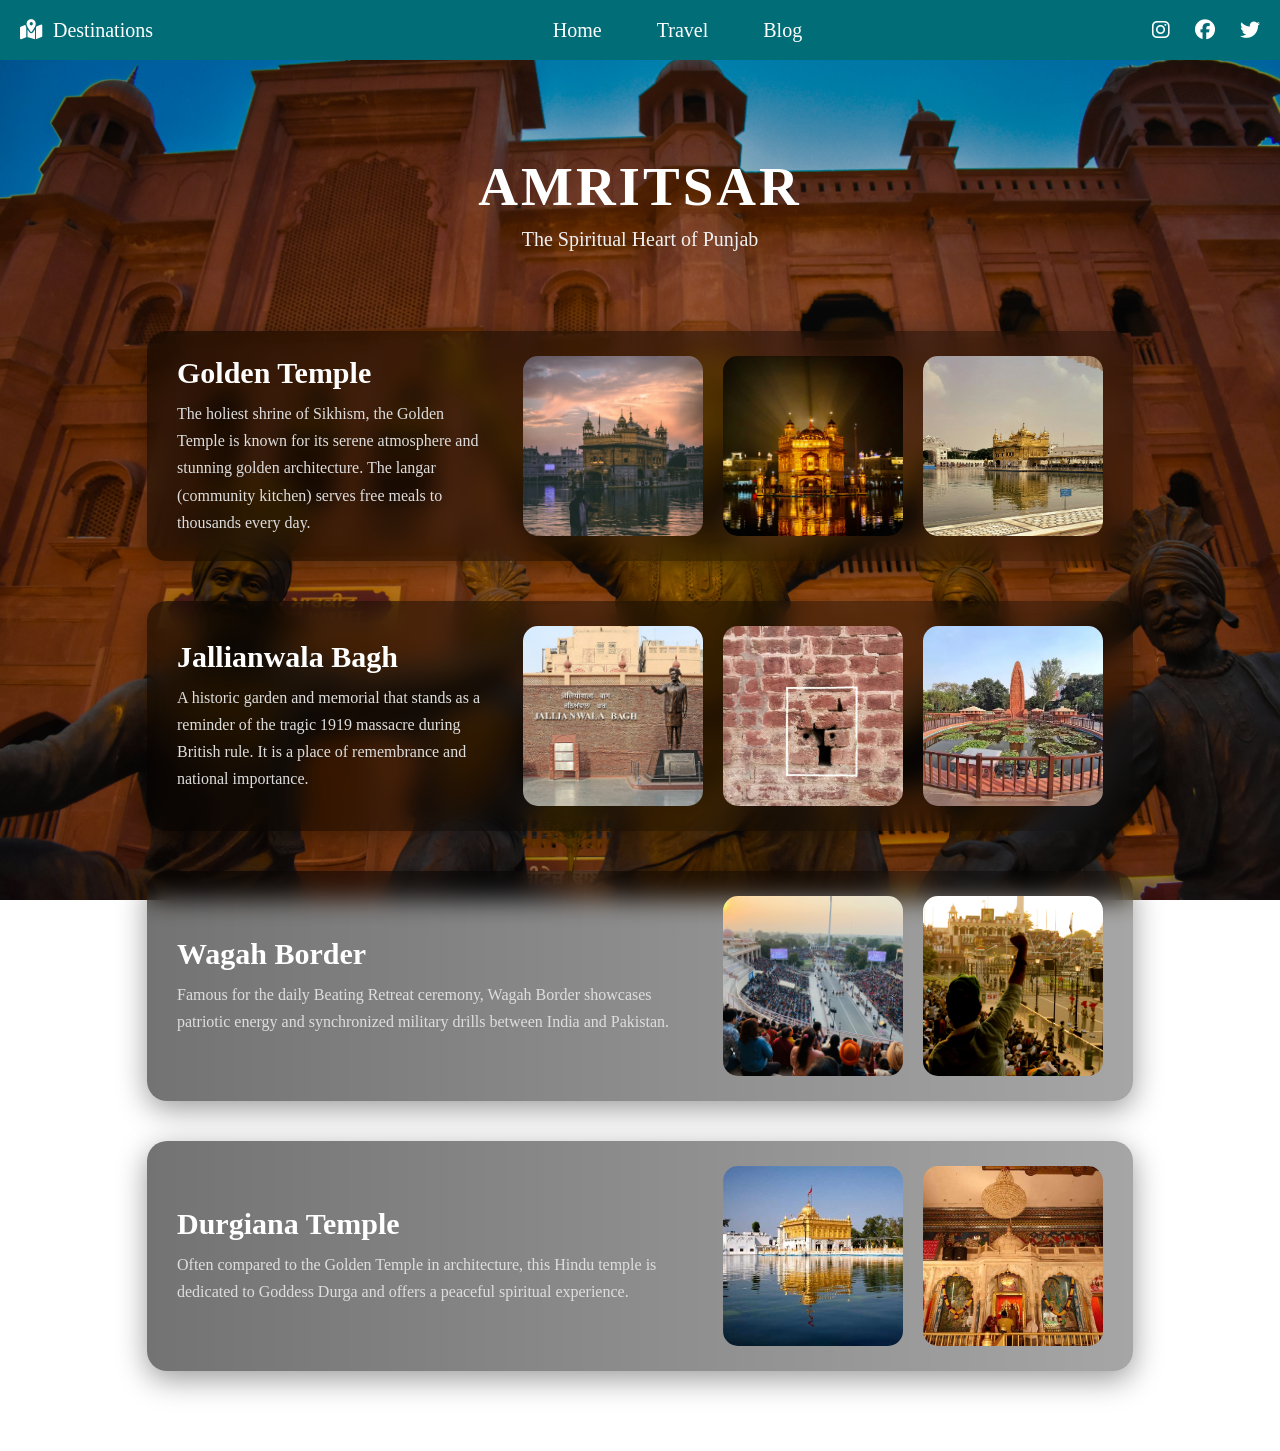
==== amritsar.html @ 70f5479c "few changes" ====
<!DOCTYPE html>
<html lang="en">
<head>
    <meta charset="UTF-8">
    <meta name="viewport" content="width=device-width, initial-scale=1.0">
    <title>Amritsar - Desi Explorer</title>

    <link rel="stylesheet" href="css/style.css">
    <link rel="icon" href="favicon.ico">

    <link rel="stylesheet" href="https://cdnjs.cloudflare.com/ajax/libs/font-awesome/6.5.2/css/all.min.css">
</head>

<style>
    body{
        background-image: url("images/amritsar/amritsar-bg.jpg");
        background-size: cover;
        background-repeat: no-repeat;
        background-position: center;
        background-attachment: fixed;
    }
</style>

<body class="amritsar">

<!-- SAME NAVBAR -->
<header>
    <div class="navbar">

        <div class="nav-destination">
            <i class="fa-solid fa-map-location-dot"></i>
            <p class="border">Destinations</p>
        </div>

        <div class="nav-content">
            <p class="border"><a href="index.html">Home</a></p>
            <p class="border"><a href="#">Travel</a></p>
            <p class="border"><a href="#">Blog</a></p>
        </div>

        <div class="nav-social">
            <i class="fa-brands fa-instagram"></i>
            <i class="fa-brands fa-facebook"></i>
            <i class="fa-brands fa-twitter"></i>
        </div>

    </div>
</header>

<!-- PAGE TITLE -->
<section class="city-title">
    <h1>AMRITSAR</h1>
    <p>The Spiritual Heart of Punjab</p>
</section>

<!-- <div class="ai-box">
    <h3>✨ Smart Travel Guide</h3>

    <select id="mood">
        <option value="">Select your mood</option>
        <option value="history">History Lover</option>
        <option value="relax">Relaxation</option>
        <option value="photo">Photography</option>
    </select>

    <button onclick="recommendPlace()">Suggest</button>

    <div id="result" class="ai-result"></div>
</div> -->

<!-- BLOG SECTION (SAME STYLE) -->
<section class="city-content">

    <!-- Golden Temple -->
    <div class="place" id="golden-temple">
        <div class="text">
            <h2>Golden Temple</h2>
            <p>
                The holiest shrine of Sikhism, the Golden Temple is known for its serene atmosphere and stunning golden architecture. 
                The langar (community kitchen) serves free meals to thousands every day.
            </p>
        </div>

        <div class="images">
            <div class="img" style="background-image: url('images/amritsar/golden1.jpg')"></div>
            <div class="img" style="background-image: url('images/amritsar/golden2.jpg')"></div>
            <div class="img" style="background-image: url('images/amritsar/golden3.jpg')"></div>
        </div>
    </div>

    <!-- Jallianwala Bagh -->
    <div class="place" id="jallianwala-bagh">
        <div class="text">
            <h2>Jallianwala Bagh</h2>
            <p>
                A historic garden and memorial that stands as a reminder of the tragic 1919 massacre during British rule. 
                It is a place of remembrance and national importance.
            </p>
        </div>

        <div class="images">
            <div class="img" style="background-image: url('images/amritsar/jallianwala1.jpg')"></div>
            <div class="img" style="background-image: url('images/amritsar/jalliawala2.jpg')"></div>
            <div class="img" style="background-image: url('images/amritsar/jallianwala3.jpg')"></div>
        </div>
    </div>

    <!-- Wagah Border -->
    <div class="place" id="wagah-border">
        <div class="text">
            <h2>Wagah Border</h2>
            <p>
                Famous for the daily Beating Retreat ceremony, Wagah Border showcases patriotic energy and synchronized military drills 
                between India and Pakistan.
            </p>
        </div>

        <div class="images">
            <div class="img" style="background-image: url('images/amritsar/wagah1.jpg')"></div>
            <div class="img" style="background-image: url('images/amritsar/wagah2.jpg')"></div>
        </div>
    </div>

    <!-- Durgiana Temple -->
    <div class="place" id="durgiana-temple">
        <div class="text">
            <h2>Durgiana Temple</h2>
            <p>
                Often compared to the Golden Temple in architecture, this Hindu temple is dedicated to Goddess Durga 
                and offers a peaceful spiritual experience.
            </p>
        </div>

        <div class="images">
            <div class="img" style="background-image: url('images/amritsar/durgiana1.jpg')"></div>
            <div class="img" style="background-image: url('images/amritsar/durgiana2.jpg')"></div>
        </div>
    </div>

</section>

</body>
</html>
---- css/style.css ----
/* Reset */
* {
    margin: 0;
    box-sizing: border-box;
}

body {
    background-color: #ffffff;
    animation: fadeIn 0.8s ease-in;
}

@keyframes fadeIn {
    from { opacity: 0; }
    to { opacity: 1; }
}

/* Navbar */
.navbar {
    height: 60px;
    background-color: #006D77;
    display: flex;
    justify-content: space-between;
    align-items: center;
    color: white;
    font-size: 20px;
}

/* Nav content */
.nav-content p {
    display: inline;
    margin-left: 50px;
}

.nav-content a {
    color: white;
    text-decoration: none;
}

.nav-content a:hover {
    color: #cdeb96;
}

/* Destination */
.nav-destination {
    margin-left: 20px;
    display: flex;
    align-items: center;
}

.nav-destination p {
    margin-left: 10px;
}

/* Social icons */
.nav-social i {
    margin-right: 20px;
    color: white;
    position: relative;
}

/* Hover effect */
.border:hover {
    color: #cdeb96;
}

/* Logo area */
.nav-logo-area {
    display: flex;
    justify-content: space-evenly;
    align-items: center;
    margin-top: 40px;
    text-align: center;
}

.nav-logo-area i {
    font-size: 40px;
    margin-bottom: 17px;
    color: black;
}

.logo {
    font-family: 'Times New Roman';
    font-size: 40px;
    font-weight: 700;
    font-style: oblique 2deg;
    text-decoration: underline dotted 1.5px black;
}

.logo-area-left a,
.logo-area-right a {
    text-decoration: none;
    color: black;
}

/* Cards */
.image-section {
    display: flex;
    flex-wrap: wrap;
    justify-content: center;
    gap: 30px;
    /* margin-top: 50px; */
    padding: 40px;
}

.box {
    height: 400px;
    width: 260px;
    border-radius: 12px;
    overflow: hidden;
    background-color: #eaecee;
    box-shadow: 0 6px 20px rgba(0,0,0,0.15);
    transition: transform 0.3s ease;
}

.box-content {
    text-align: center;
    padding: 15px;
}

.box-image {
    height: 300px;
    background-size: cover;
    background-position: center;
    margin-bottom: 20px;
    transition: transform 0.5s ease-in-out;
}

.box-image:hover {
    transform: translateY(-8px);
}

.box a {
    color: black;
    text-decoration: none;
}

/* Community Feed */
.community-feed {
    background-color: white;
    margin-top: 60px;
    text-align: center;
}

.tag {
    font-size: 30px;
    display: flex;
    justify-content: center;
    padding-top: 30px;
}

.tag .hash {
    color: orange;
}

.community-feed .content {
    font-size: 14px;
}

.feed-images {
    display: flex;
    flex-wrap: wrap;
    justify-content: space-evenly;
}

.feed-box {
    margin: 20px;
    height: 300px;
    width: 300px;
    border: 1px solid black;
    background-size: cover;
    background-position: center;
    transition: transform 0.5s ease-in-out;
}

.feed-box:hover {
    transform: scale(1.1);
}

/* Scroll Button */
#topBtn {
    display: none;
    position: fixed;
    bottom: 40px;
    right: 40px;
    background-color: #006D77;
    color: white;
    padding: 12px 16px;
    border-radius: 10px;
    cursor: pointer;
}

/* Modal */
.modal {
    display: none;
    position: fixed;
    width: 100%;
    height: 100%;
    background-color: rgba(0,0,0,0.8);
}

.modal-content {
    margin: auto;
    display: block;
    max-width: 80%;
    border: 5px solid white;
    border-radius: 10px;
}

.close {
    position: absolute;
    top: 30px;
    right: 50px;
    color: white;
    font-size: 40px;
    cursor: pointer;
}

/* Tooltip */
.nav-social i::after {
    content: attr(data-tooltip);
    position: absolute;
    bottom: -30px;
    left: 50%;
    transform: translateX(-50%);
    background-color: #006D77;
    color: #fff;
    padding: 4px 8px;
    border-radius: 4px;
    font-size: 12px;
    opacity: 0;
}

.nav-social i:hover::after {
    opacity: 1;
}

/* Ai integration */
.ai-box {
    margin: 30px auto;
    text-align: center;
    padding: 20px;

    background: rgba(0,0,0,0.4);
    backdrop-filter: blur(10px);

    width: 300px;
    border-radius: 15px;
    color: white;
}

.ai-box select, .ai-box button {
    margin-top: 10px;
    padding: 8px;
    border-radius: 5px;
    border: none;
}

.ai-result {
    margin-top: 15px;
    padding: 12px;

    background: rgba(255,255,255,0.1);
    border-radius: 10px;

    font-size: 15px;
    color: #fff;

    opacity: 0;
    transform: translateY(10px);
    transition: all 0.4s ease;
}

.ai-result.show {
    opacity: 1;
    transform: translateY(0);
}

.highlight {
    outline: 3px solid #ffd166;
    transform: scale(1.02);
    transition: all 0.3s ease;
}

/* Jaipur Title */
.city-title {
    text-align: center;
    margin-top: 95px;
    color: white;
}

.city-title h1 {
    color: white;
    font-size: 55px;
    letter-spacing: 3px;
}

.city-title p {
    color: #f1f1f1;
    font-size: 20px;
    margin-top: 10px;
}

/* Places layout */
.city-content {
    max-width: 1200px;
    margin: auto;
    padding: 40px 20px;
}
body.jaipur::before,
body.jabalpur::before,
body.goa::before,
body.manali::before,
body.amritsar::before,
body.delhi::before,
body.mumbai::before {
    content: "";
    position: fixed;
    top: 0;
    left: 0;
    width: 100%;
    height: 100%;

    background: rgba(0, 0, 0, 0.25);
    z-index: -1;
}

/* Each place block */
.place {
    display: flex;
    justify-content: space-between;
    align-items: center;
    margin-bottom: 60px;
    background-color: rgba(0,0,0,0.2);
    padding: 20px;
    border-radius: 15px;
    background: linear-gradient(
        to right,
        rgba(0,0,0,0.55),
        rgba(0,0,0,0.35)
    );
    backdrop-filter: blur(12px);
    -webkit-backdrop-filter: blur(12px);
    border-radius: 20px;
    padding: 25px 30px;
    margin: 40px auto;
    width: 85%;
    color: white; 
    gap: 30px;
    box-shadow: 0 8px 30px rgba(0,0,0,0.4);
    animation: fadeUp 0.6s ease forwards;
}
@keyframes fadeUp {
    from {
        opacity: 0;
        transform: translateY(20px);
    }
    to {
        opacity: 1;
        transform: translateY(0);
    }
}

/* Text */
.place .text {
    width: 60%;
}

.place h2 {
    color: #ffffff;
    font-size: 30px;
    margin-bottom: 10px;
}

.place p {
    color: #dddddd;
    line-height: 1.7;
    font-size: 16px;
}

/* Images */
.images {
    display: flex;
    gap: 20px;
}

.img {
    height: 180px;
    width: 180px;
    border-radius: 15px;
    background-size: cover;
    background-position: center;

    transition: transform 0.3s ease, box-shadow 0.3s;
}

.img:hover {
    transform: scale(1.08);
    box-shadow: 0 8px 20px rgba(0,0,0,0.5);
}
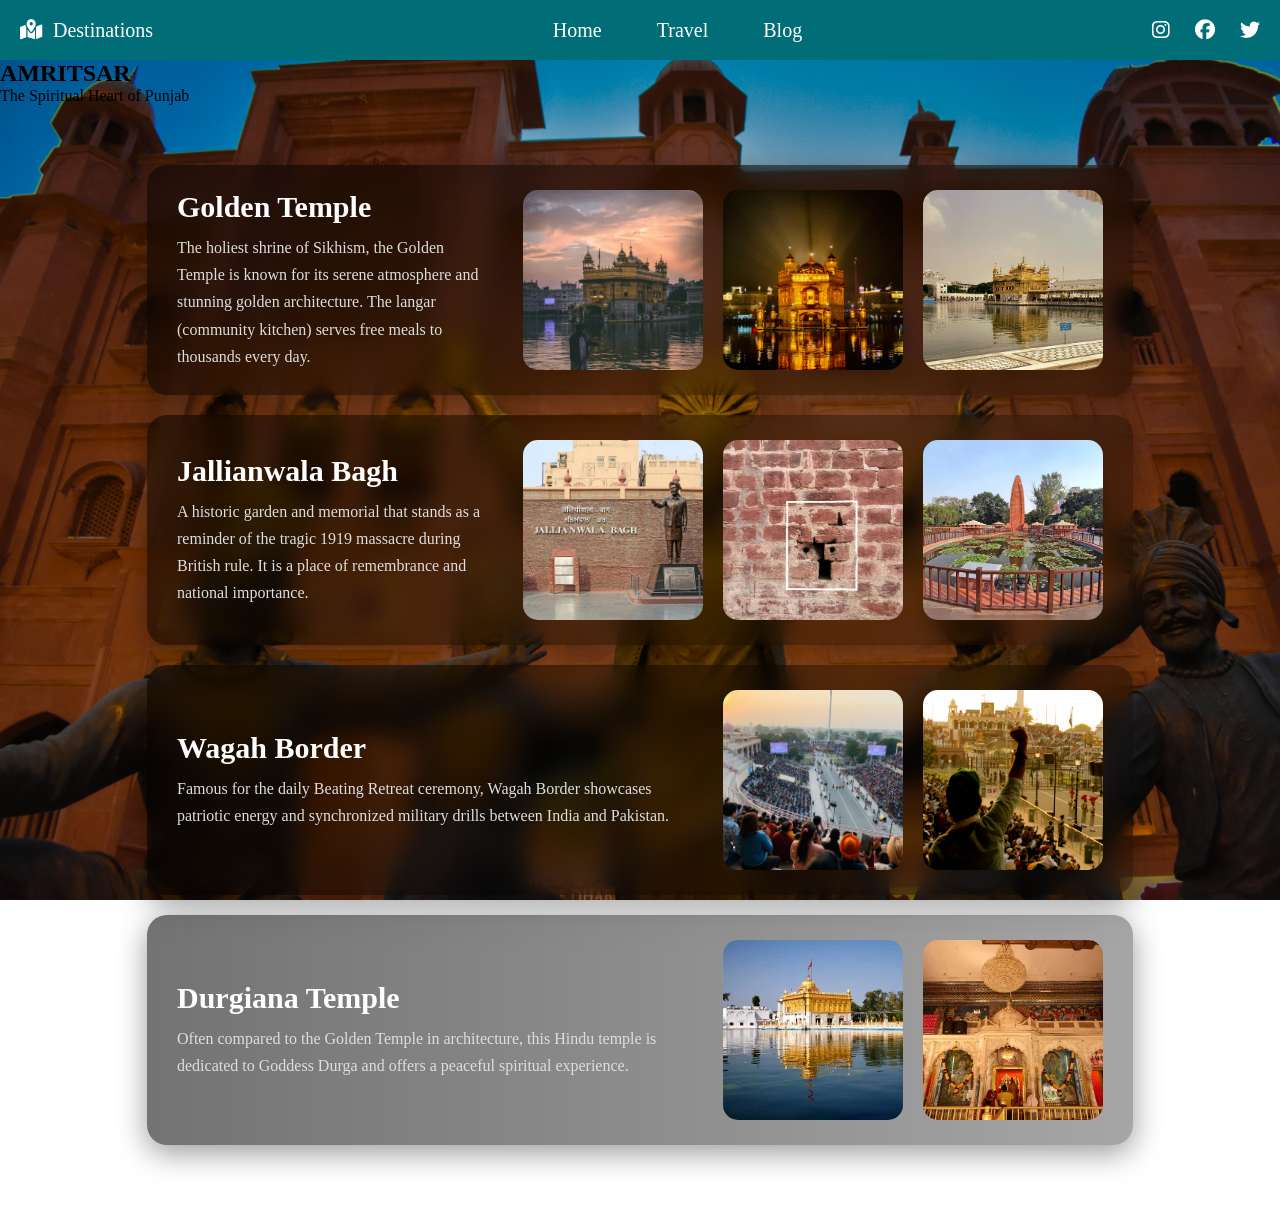
==== commit 7269e908: "Added Search Bar + Filter Search" ====
--- a/amritsar.html
+++ b/amritsar.html
@@ -48,7 +48,7 @@
 </header>
 
 <!-- PAGE TITLE -->
-<section class="city-title">
+<section class="city-card">
     <h1>AMRITSAR</h1>
     <p>The Spiritual Heart of Punjab</p>
 </section>
--- a/css/style.css
+++ b/css/style.css
@@ -109,7 +109,12 @@
     overflow: hidden;
     background-color: #eaecee;
     box-shadow: 0 6px 20px rgba(0,0,0,0.15);
-    transition: transform 0.3s ease;
+    transition: opacity 0.3s ease, transform 0.3s ease;
+}
+
+.box[style*="display: none"] {
+    opacity: 0;
+    transform: scale(0.95);
 }
 
 .box-content {
@@ -234,54 +239,66 @@
     opacity: 1;
 }
 
-/* Ai integration */
-.ai-box {
-    margin: 30px auto;
-    text-align: center;
-    padding: 20px;
-
-    background: rgba(0,0,0,0.4);
+/* Search box */
+.search-container {
+    text-align: center;
+    margin: 40px 0;
+}
+
+.search-container input {
+    width: 60%;
+    max-width: 400px;
+    padding: 12px 15px;
+    border-radius: 25px;
+    border: none;
+    outline: none;
+    font-size: 16px;
+    box-shadow: 0 5px 20px rgba(0,0,0,0.2);
+    background: rgba(69, 65, 65, 0.1);
     backdrop-filter: blur(10px);
-
-    width: 300px;
-    border-radius: 15px;
-    color: white;
-}
-
-.ai-box select, .ai-box button {
-    margin-top: 10px;
-    padding: 8px;
-    border-radius: 5px;
-    border: none;
-}
-
-.ai-result {
-    margin-top: 15px;
-    padding: 12px;
-
-    background: rgba(255,255,255,0.1);
-    border-radius: 10px;
-
-    font-size: 15px;
-    color: #fff;
-
-    opacity: 0;
-    transform: translateY(10px);
-    transition: all 0.4s ease;
-}
-
-.ai-result.show {
-    opacity: 1;
-    transform: translateY(0);
-}
-
-.highlight {
-    outline: 3px solid #ffd166;
-    transform: scale(1.02);
-    transition: all 0.3s ease;
-}
-
-/* Jaipur Title */
+    color: #090808b3;
+}
+
+.search-container input::placeholder {
+    color: #090808b3;
+}
+.filter-container {
+    text-align: center;
+    margin: 25px 0;
+}
+
+.filter-container {
+    display: flex;
+    justify-content: center;
+    gap: 10px;
+    margin: 25px 0 10px;
+    flex-wrap: wrap;
+}
+
+.filter-container button {
+    padding: 8px 18px;
+    border-radius: 999px;
+    border: 1px solid rgba(0,0,0,0.1);
+    background: #ffffff;          
+    color: #333;
+    cursor: pointer;
+    font-size: 14px;
+    transition: all 0.25s ease;
+}
+
+.filter-container button:hover {
+    background: #006D77;         
+    color: white;
+    transform: translateY(-2px);
+}
+
+.filter-container button.active {
+    background: #006D77;
+    color: #fcfdfd;
+    border-color: #006D77;
+}
+
+/* City Title */
 .city-title {
     text-align: center;
     margin-top: 95px;
@@ -342,7 +359,7 @@
     -webkit-backdrop-filter: blur(12px);
     border-radius: 20px;
     padding: 25px 30px;
-    margin: 40px auto;
+    margin: 20px auto;
     width: 85%;
     color: white; 
     gap: 30px;
